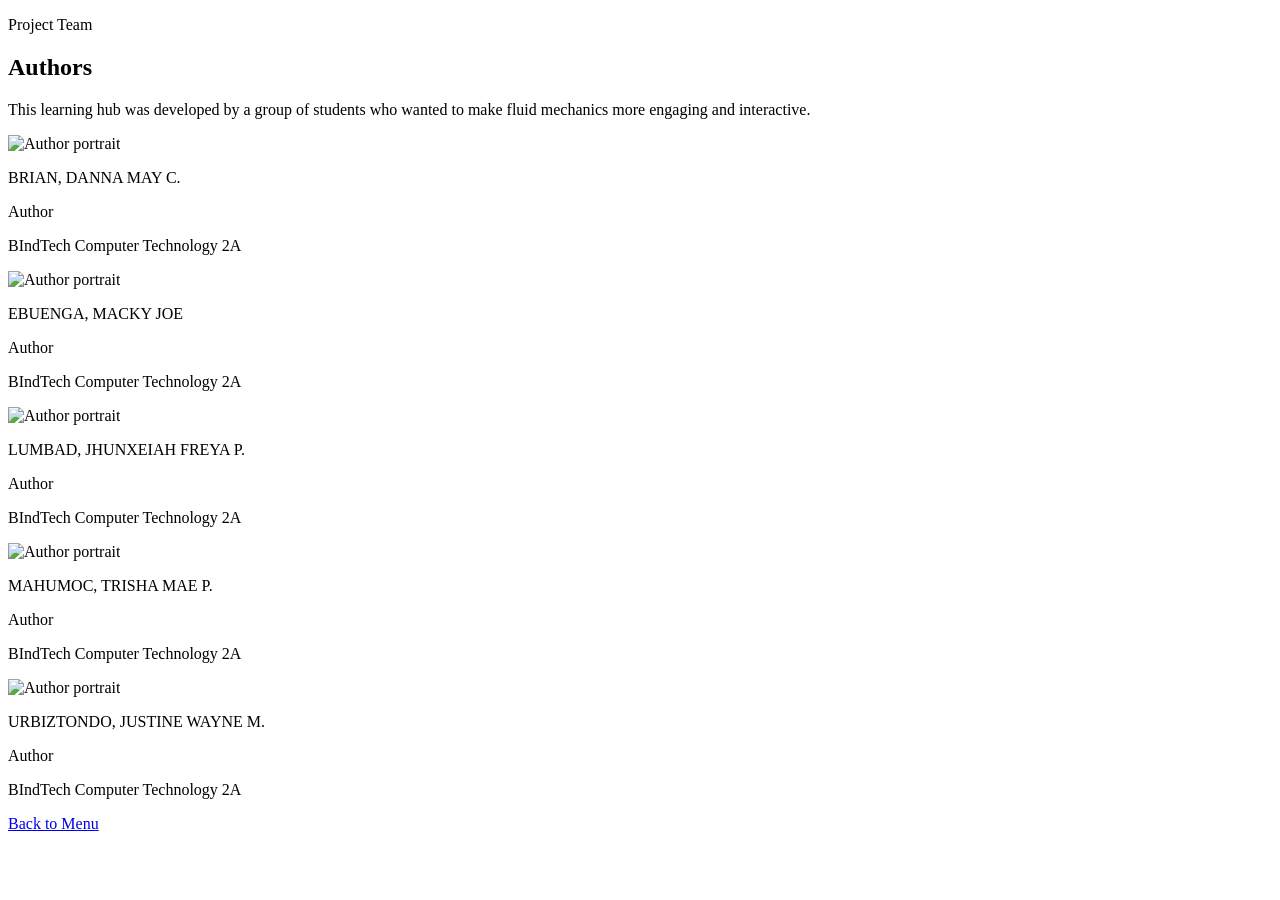
==== authors.html @ 9ff9608d "Add files via upload" ====
<!DOCTYPE html>
<html>
<head>
  <meta charset="UTF-8" />
  <meta name="viewport" content="width=device-width, initial-scale=1.0" />
  <title>Authors - Fluid Mechanics Learning Hub</title>
  <link rel="stylesheet" href="style.css" />
</head>
<body>
  <div class="main authors-page">
    <section class="card authors-panel">
      <p class="eyebrow">Project Team</p>
      <h1>Authors</h1>
      <p class="authors-intro">This learning hub was developed by a group of students who wanted to make fluid mechanics more engaging and interactive.</p>
      <div class="authors-grid" aria-label="Authors">
        <article class="author-card">
          <img src="images/BRIAN.jpg" alt="Author portrait" class="author-photo" />
          <div class="author-info">
            <p class="author-name">BRIAN, DANNA MAY C.</p>
            <p class="author-role">Author</p>
            <p class="author-program">BIndTech Computer Technology 2A</p>
          </div>
        </article>
        <article class="author-card">
          <img src="images/EBUENGA.jpg" alt="Author portrait" class="author-photo" />
          <div class="author-info">
            <p class="author-name">EBUENGA, MACKY JOE</p>
            <p class="author-role">Author</p>
            <p class="author-program">BIndTech Computer Technology 2A</p>
          </div>
        </article>
        <article class="author-card">
          <img src="images/LUMBAD.jpg" alt="Author portrait" class="author-photo" />
          <div class="author-info">
            <p class="author-name">LUMBAD, JHUNXEIAH FREYA P.</p>
            <p class="author-role">Author</p>
            <p class="author-program">BIndTech Computer Technology 2A</p>
          </div>
        </article>
        <article class="author-card">
          <img src="images/MAHUMOC.jpg" alt="Author portrait" class="author-photo" />
          <div class="author-info">
            <p class="author-name">MAHUMOC, TRISHA MAE P.</p>
            <p class="author-role">Author</p>
            <p class="author-program">BIndTech Computer Technology 2A</p>
          </div>
        </article>
        <article class="author-card">
          <img src="images/URBIZTONDO.png" alt="Author portrait" class="author-photo" />
          <div class="author-info">
            <p class="author-name">URBIZTONDO, JUSTINE WAYNE M.</p>
            <p class="author-role">Author</p>
            <p class="author-program">BIndTech Computer Technology 2A</p>
          </div>
        </article>
      </div>
      <a href="menupage.html" class="sim-primary-btn sim-open-btn authors-back-btn">Back to Menu</a>
    </section>
  </div>
<script>
(function() {
    try {
        const nav = performance.getEntriesByType('navigation')[0] || {};
        const reloaded = nav.type === 'reload' || window.performance?.navigation?.type === 1;
        const file = window.location.pathname.substring(window.location.pathname.lastIndexOf('/') + 1).toLowerCase();
        if (reloaded && file && file !== 'index.html') {
            window.location.replace('index.html');
        }
    } catch (e) {
        console.warn('Redirect on reload failed', e);
    }
})();
</script>
</body>
</html>
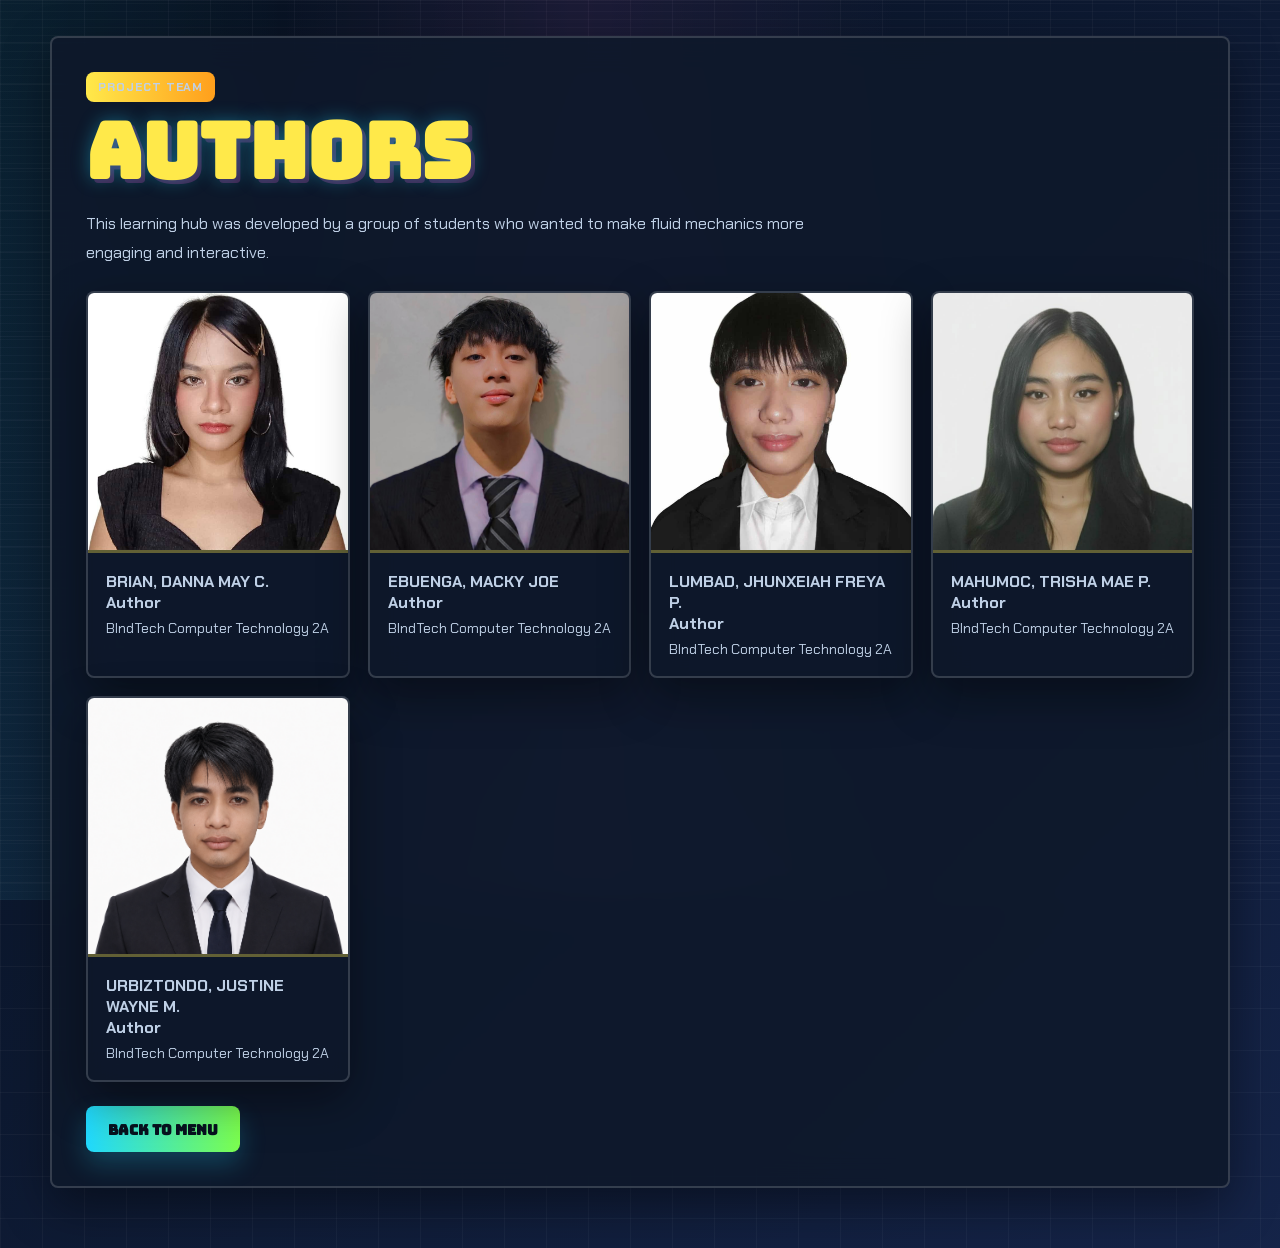
==== commit 14f218c2: "Update authors.html" ====
--- a/authors.html
+++ b/authors.html
@@ -14,7 +14,7 @@
       <p class="authors-intro">This learning hub was developed by a group of students who wanted to make fluid mechanics more engaging and interactive.</p>
       <div class="authors-grid" aria-label="Authors">
         <article class="author-card">
-          <img src="images/BRIAN.jpg" alt="Author portrait" class="author-photo" />
+          <img src="BRIAN.jpg" alt="Author portrait" class="author-photo" />
           <div class="author-info">
             <p class="author-name">BRIAN, DANNA MAY C.</p>
             <p class="author-role">Author</p>
@@ -22,7 +22,7 @@
           </div>
         </article>
         <article class="author-card">
-          <img src="images/EBUENGA.jpg" alt="Author portrait" class="author-photo" />
+          <img src="EBUENGA.jpg" alt="Author portrait" class="author-photo" />
           <div class="author-info">
             <p class="author-name">EBUENGA, MACKY JOE</p>
             <p class="author-role">Author</p>
@@ -30,7 +30,7 @@
           </div>
         </article>
         <article class="author-card">
-          <img src="images/LUMBAD.jpg" alt="Author portrait" class="author-photo" />
+          <img src="LUMBAD.jpg" alt="Author portrait" class="author-photo" />
           <div class="author-info">
             <p class="author-name">LUMBAD, JHUNXEIAH FREYA P.</p>
             <p class="author-role">Author</p>
@@ -38,7 +38,7 @@
           </div>
         </article>
         <article class="author-card">
-          <img src="images/MAHUMOC.jpg" alt="Author portrait" class="author-photo" />
+          <img src="MAHUMOC.jpg" alt="Author portrait" class="author-photo" />
           <div class="author-info">
             <p class="author-name">MAHUMOC, TRISHA MAE P.</p>
             <p class="author-role">Author</p>
@@ -46,7 +46,7 @@
           </div>
         </article>
         <article class="author-card">
-          <img src="images/URBIZTONDO.png" alt="Author portrait" class="author-photo" />
+          <img src="URBIZTONDO.png" alt="Author portrait" class="author-photo" />
           <div class="author-info">
             <p class="author-name">URBIZTONDO, JUSTINE WAYNE M.</p>
             <p class="author-role">Author</p>
--- a/style.css
+++ b/style.css
@@ -0,0 +1,1323 @@
+/*==================================================
+  VIVID ARCADE GAME UI
+==================================================*/
+
+@import url('https://fonts.googleapis.com/css2?family=Bungee&family=Chakra+Petch:wght@400;500;600;700&family=Press+Start+2P&display=swap');
+
+:root {
+  --bg: #07111f;
+  --bg-deep: #050912;
+  --panel: rgba(14, 24, 43, 0.88);
+  --panel-strong: rgba(20, 31, 54, 0.96);
+  --line: rgba(255, 255, 255, 0.16);
+  --text: #f8fbff;
+  --muted: #bfd0e6;
+  --cyan: #20d9ff;
+  --lime: #7cff4f;
+  --pink: #ff4fd8;
+  --orange: #ff9f1c;
+  --yellow: #ffe94a;
+  --red: #ff496f;
+  --blue: #498cff;
+  --accent: var(--cyan);
+  --accent-2: var(--lime);
+  --accent-3: var(--yellow);
+  --danger: var(--red);
+  --stroke: var(--line);
+  --stroke-strong: rgba(32, 217, 255, 0.45);
+  --shadow: 0 18px 48px rgba(0, 0, 0, 0.42);
+  --radius: 8px;
+}
+
+* {
+  box-sizing: border-box;
+  margin: 0;
+  padding: 0;
+}
+
+html {
+  scroll-behavior: smooth;
+}
+
+body {
+  min-height: 100vh;
+  overflow-x: hidden;
+  color: var(--text);
+  font-family: 'Chakra Petch', system-ui, -apple-system, BlinkMacSystemFont, sans-serif;
+  background:
+    linear-gradient(rgba(255, 255, 255, 0.035) 1px, transparent 1px),
+    linear-gradient(90deg, rgba(255, 255, 255, 0.035) 1px, transparent 1px),
+    linear-gradient(135deg, #07111f 0%, #152449 32%, #31174d 64%, #07111f 100%);
+  background-size: 42px 42px, 42px 42px, 320% 320%;
+  animation: bgMove 16s ease infinite;
+}
+
+body::before {
+  content: "";
+  position: fixed;
+  inset: 0;
+  pointer-events: none;
+  background:
+    linear-gradient(90deg, rgba(32, 217, 255, 0.12), transparent 22%, rgba(255, 79, 216, 0.12), transparent 70%),
+    repeating-linear-gradient(0deg, rgba(255, 255, 255, 0.045) 0 1px, transparent 1px 8px);
+  mix-blend-mode: screen;
+  opacity: 0.6;
+  z-index: -1;
+}
+
+@keyframes bgMove {
+  0% { background-position: 0 0, 0 0, 0% 50%; }
+  50% { background-position: 0 0, 0 0, 100% 50%; }
+  100% { background-position: 0 0, 0 0, 0% 50%; }
+}
+
+h1,
+h2,
+h3,
+h4,
+h5 {
+  color: var(--text);
+  font-family: 'Bungee', 'Chakra Petch', sans-serif;
+  letter-spacing: 0;
+  line-height: 1.05;
+}
+
+p,
+li {
+  color: var(--muted);
+}
+
+a {
+  color: inherit;
+}
+
+/*==================================================
+  LAYOUT
+==================================================*/
+
+.main,
+.container {
+  width: min(1180px, calc(100% - 32px));
+  margin: 0 auto;
+  padding: 36px 0;
+}
+
+.main {
+  min-height: 100vh;
+}
+
+.index-home,
+.authors-page {
+  display: flex;
+  flex-direction: column;
+  justify-content: center;
+  gap: 24px;
+}
+
+.card,
+.simulation,
+.stat,
+.summary-card,
+.author-card,
+.menu-card,
+.signup-card,
+.modal-content {
+  background: var(--panel);
+  border: 2px solid var(--line);
+  border-radius: var(--radius);
+  box-shadow: var(--shadow);
+  backdrop-filter: blur(16px);
+}
+
+.card {
+  padding: 28px;
+  margin-bottom: 24px;
+}
+
+.card h1,
+.card h2,
+.card h3,
+.card h4,
+.signup-card h2,
+#res-name,
+#modal-title {
+  color: var(--yellow) !important;
+}
+
+.card p,
+.signup-card p,
+#res-percent {
+  color: var(--muted) !important;
+}
+
+.card:hover,
+.menu-card:hover,
+.author-card:hover,
+.summary-card:hover {
+  border-color: rgba(32, 217, 255, 0.58);
+  transform: translateY(-4px);
+  box-shadow: 0 22px 54px rgba(32, 217, 255, 0.15), var(--shadow);
+}
+
+.eyebrow,
+.menu-card-tag,
+.badge {
+  display: inline-flex;
+  align-items: center;
+  width: fit-content;
+  min-height: 30px;
+  padding: 6px 12px;
+  border-radius: var(--radius);
+  color: #07111f;
+  background: linear-gradient(90deg, var(--yellow), var(--orange));
+  font-size: 0.74rem;
+  font-weight: 800;
+  letter-spacing: 0.08em;
+  text-transform: uppercase;
+}
+
+/*==================================================
+  NAV AND BUTTONS
+==================================================*/
+
+nav,
+.sidebar {
+  background: rgba(7, 17, 31, 0.86);
+  border-right: 2px solid rgba(32, 217, 255, 0.18);
+  backdrop-filter: blur(16px);
+}
+
+nav {
+  position: sticky;
+  top: 0;
+  z-index: 20;
+  display: flex;
+  align-items: center;
+  justify-content: space-between;
+  padding: 14px 32px;
+  border-right: 0;
+  border-bottom: 2px solid rgba(32, 217, 255, 0.18);
+}
+
+nav a,
+.sidebar a {
+  display: block;
+  color: var(--text);
+  text-decoration: none;
+  font-weight: 700;
+  border-radius: var(--radius);
+  transition: transform 0.2s ease, background 0.2s ease, color 0.2s ease;
+}
+
+nav a {
+  padding: 10px 16px;
+}
+
+nav a:hover,
+.sidebar a:hover {
+  color: #07111f;
+  background: linear-gradient(90deg, var(--lime), var(--cyan));
+  transform: translateY(-2px);
+}
+
+button,
+.btn,
+.btn-primary,
+.btn-secondary,
+.btn-success,
+.btn-warning,
+.btn-purple,
+.btn-danger,
+.btn-reset,
+.sim-primary-btn,
+.sim-open-btn {
+  display: inline-flex;
+  align-items: center;
+  justify-content: center;
+  min-height: 46px;
+  border: 0;
+  border-radius: var(--radius);
+  padding: 12px 22px;
+  color: #07111f;
+  font: 800 0.9rem 'Bungee', 'Chakra Petch', sans-serif;
+  text-decoration: none;
+  cursor: pointer;
+  background: linear-gradient(90deg, var(--cyan), var(--lime));
+  box-shadow: 0 12px 26px rgba(32, 217, 255, 0.22);
+  transition: transform 0.18s ease, filter 0.18s ease, box-shadow 0.18s ease;
+}
+
+button:hover,
+.btn:hover,
+.btn-primary:hover,
+.btn-secondary:hover,
+.btn-success:hover,
+.btn-warning:hover,
+.btn-purple:hover,
+.btn-danger:hover,
+.btn-reset:hover,
+.sim-primary-btn:hover,
+.sim-open-btn:hover {
+  transform: translateY(-2px);
+  filter: saturate(1.18);
+  box-shadow: 0 16px 34px rgba(255, 79, 216, 0.2);
+}
+
+.btn-primary { background: linear-gradient(90deg, var(--cyan), var(--lime)) !important; color: #07111f !important; }
+.btn-success { background: linear-gradient(90deg, var(--lime), #27f5a6) !important; color: #07111f !important; }
+.btn-warning { background: linear-gradient(90deg, var(--yellow), var(--orange)) !important; color: #07111f !important; }
+.btn-purple { background: linear-gradient(90deg, var(--pink), var(--blue)) !important; color: white !important; }
+.btn-danger,
+.btn-reset { background: linear-gradient(90deg, var(--red), var(--orange)) !important; color: white !important; }
+
+.btn-secondary {
+  color: white !important;
+  background: linear-gradient(90deg, var(--pink), var(--blue)) !important;
+  border: 2px solid rgba(255, 255, 255, 0.18);
+  box-shadow: 0 12px 26px rgba(255, 79, 216, 0.2);
+}
+
+.back-button {
+  position: fixed;
+  top: 16px;
+  left: 16px;
+  z-index: 50;
+}
+
+/*==================================================
+  OPENING PAGE
+==================================================*/
+
+.launch-page {
+  min-height: 100vh;
+  display: flex;
+  align-items: center;
+  justify-content: center;
+  padding: 28px;
+}
+
+.launch-card {
+  width: min(1080px, 100%);
+  overflow: hidden;
+  background: var(--panel-strong);
+  border: 2px solid rgba(32, 217, 255, 0.24);
+  border-radius: var(--radius);
+  box-shadow: var(--shadow);
+}
+
+.hero-panel {
+  display: grid;
+  grid-template-columns: 1.08fr 0.92fr;
+  gap: 34px;
+  align-items: center;
+  padding: 48px 52px 30px;
+}
+
+.hero-left {
+  text-align: left;
+}
+
+.hero-panel h1,
+.index-hero h1,
+.authors-panel h1 {
+  margin: 10px 0 16px;
+  font-size: clamp(2.6rem, 6vw, 5rem);
+  text-shadow: 0 0 18px rgba(32, 217, 255, 0.35), 4px 4px 0 rgba(255, 79, 216, 0.22);
+}
+
+.hero-panel p,
+.authors-intro {
+  max-width: 720px;
+  margin-bottom: 24px;
+  font-size: 1.02rem;
+  line-height: 1.8;
+}
+
+.hero-actions {
+  display: flex;
+  flex-wrap: wrap;
+  gap: 12px;
+}
+
+.hero-actions a {
+  min-width: 188px;
+}
+
+.hero-image img {
+  width: 100%;
+  max-width: 360px;
+  height: auto;
+  object-fit: contain;
+  border: 3px solid rgba(255, 233, 74, 0.36);
+  border-radius: var(--radius);
+  box-shadow: 14px 14px 0 rgba(255, 79, 216, 0.28), -14px -14px 0 rgba(32, 217, 255, 0.18);
+}
+
+.summary-panel {
+  display: grid;
+  grid-template-columns: repeat(2, minmax(0, 1fr));
+  gap: 18px;
+  padding: 0 52px 42px;
+}
+
+.summary-card {
+  min-height: 150px;
+  padding: 22px;
+}
+
+.summary-card h3 {
+  margin-bottom: 12px;
+  color: var(--yellow);
+}
+
+/*==================================================
+  MENU AND AUTHORS
+==================================================*/
+
+.index-hero,
+.authors-panel {
+  position: relative;
+  padding: 34px;
+}
+
+.index-hero {
+  background: var(--panel-strong);
+  border: 2px solid rgba(255, 233, 74, 0.28);
+  border-radius: var(--radius);
+  box-shadow: var(--shadow);
+}
+
+.hero-status {
+  display: grid;
+  gap: 4px;
+  margin-top: 16px;
+  padding: 16px;
+  border-left: 5px solid var(--lime);
+  background: rgba(124, 255, 79, 0.09);
+  border-radius: var(--radius);
+}
+
+.hero-status-title {
+  color: var(--lime);
+  font-weight: 800;
+  text-transform: uppercase;
+}
+
+.menu-grid,
+.authors-grid,
+.stats {
+  display: grid;
+  grid-template-columns: repeat(auto-fit, minmax(230px, 1fr));
+  gap: 18px;
+}
+
+.menu-card {
+  min-height: 250px;
+  padding: 24px;
+  cursor: pointer;
+  transition: transform 0.2s ease, box-shadow 0.2s ease, border-color 0.2s ease;
+}
+
+.menu-card:nth-child(1) { border-color: rgba(32, 217, 255, 0.5); }
+.menu-card:nth-child(2) { border-color: rgba(255, 233, 74, 0.5); }
+.menu-card:nth-child(3) { border-color: rgba(255, 79, 216, 0.5); }
+.menu-card:nth-child(4) { border-color: rgba(124, 255, 79, 0.5); }
+
+.menu-card-icon {
+  display: grid;
+  place-items: center;
+  width: 58px;
+  height: 58px;
+  margin-bottom: 16px;
+  border-radius: var(--radius);
+  color: #07111f;
+  background: linear-gradient(135deg, var(--cyan), var(--yellow), var(--pink));
+  font-size: 1.75rem;
+  overflow: hidden;
+}
+
+.menu-card h3 {
+  margin: 16px 0 10px;
+  color: var(--text);
+}
+
+.menu-card p {
+  line-height: 1.65;
+}
+
+.authors-panel {
+  width: 100%;
+}
+
+.author-card {
+  overflow: hidden;
+  padding: 0;
+}
+
+.author-photo {
+  display: block;
+  width: 100%;
+  aspect-ratio: 1 / 1;
+  object-fit: cover;
+  border-bottom: 3px solid rgba(255, 233, 74, 0.35);
+}
+
+.author-info {
+  padding: 18px;
+}
+
+.author-name {
+  color: var(--text);
+  font-weight: 800;
+}
+
+.author-role {
+  color: var(--cyan);
+  font-weight: 700;
+}
+
+.author-program {
+  margin-top: 6px;
+  font-size: 0.88rem;
+}
+
+.authors-back-btn {
+  margin-top: 24px;
+}
+
+/*==================================================
+  FORMS, TABLES, QUIZ
+==================================================*/
+
+input,
+select,
+textarea {
+  width: 100%;
+  margin: 8px 0 18px;
+  padding: 13px 14px;
+  border: 2px solid rgba(255, 255, 255, 0.14);
+  border-radius: var(--radius);
+  outline: none;
+  color: var(--text);
+  background: rgba(255, 255, 255, 0.09);
+  font-size: 0.96rem;
+}
+
+select {
+  color: var(--text);
+  background-color: rgba(31, 43, 70, 0.96);
+}
+
+select option {
+  color: #07111f;
+  background: #f8fbff;
+}
+
+select option:checked {
+  color: #07111f;
+  background: linear-gradient(90deg, var(--cyan), var(--lime));
+}
+
+input:focus,
+select:focus,
+textarea:focus {
+  border-color: var(--cyan);
+  box-shadow: 0 0 0 4px rgba(32, 217, 255, 0.15);
+}
+
+input::placeholder,
+textarea::placeholder {
+  color: rgba(248, 251, 255, 0.58);
+}
+
+label {
+  color: var(--text);
+  font-weight: 700;
+}
+
+table {
+  width: 100%;
+  overflow: hidden;
+  border-collapse: collapse;
+  border-radius: var(--radius);
+}
+
+th {
+  padding: 14px;
+  color: #07111f;
+  background: linear-gradient(90deg, var(--yellow), var(--lime));
+  text-align: left;
+}
+
+td {
+  padding: 14px;
+  border-bottom: 1px solid rgba(255, 255, 255, 0.1);
+  background: rgba(255, 255, 255, 0.06);
+}
+
+.option,
+#choices button {
+  width: 100%;
+  justify-content: flex-start;
+  margin: 8px 0;
+  color: var(--text);
+  background: rgba(255, 255, 255, 0.09);
+  border: 2px solid rgba(255, 255, 255, 0.12);
+}
+
+.option:hover,
+#choices button:hover {
+  color: #07111f;
+  background: linear-gradient(90deg, var(--cyan), var(--yellow));
+}
+
+.correct {
+  background: var(--lime) !important;
+  color: #07111f !important;
+  animation: pop 0.35s ease;
+}
+
+.wrong {
+  background: var(--red) !important;
+  color: white !important;
+  animation: shake 0.4s ease;
+}
+
+@keyframes pop {
+  50% { transform: scale(1.04); }
+}
+
+@keyframes shake {
+  0%, 100% { transform: translateX(0); }
+  25% { transform: translateX(-7px); }
+  50% { transform: translateX(7px); }
+  75% { transform: translateX(-7px); }
+}
+
+/*==================================================
+  SUPPORTING COMPONENTS
+==================================================*/
+
+.progress {
+  width: 100%;
+  height: 18px;
+  overflow: hidden;
+  border-radius: var(--radius);
+  background: rgba(255, 255, 255, 0.14);
+}
+
+.progress-bar {
+  width: 70%;
+  height: 100%;
+  background: linear-gradient(90deg, var(--lime), var(--cyan), var(--pink));
+  animation: fill 1.5s ease;
+}
+
+@keyframes fill {
+  from { width: 0; }
+}
+
+.stat {
+  padding: 28px;
+  text-align: center;
+}
+
+.stat h1 {
+  font-size: clamp(2.1rem, 5vw, 3.4rem);
+  color: var(--yellow);
+}
+
+.level {
+  padding: 20px;
+  border-radius: var(--radius);
+  background: linear-gradient(135deg, var(--pink), var(--blue), var(--cyan));
+  box-shadow: var(--shadow);
+}
+
+.sidebar {
+  position: fixed;
+  top: 0;
+  left: 0;
+  width: 260px;
+  min-height: 100vh;
+  padding: 24px;
+}
+
+.sidebar h2 {
+  margin-bottom: 12px;
+}
+
+.topic-desc {
+  margin-bottom: 20px;
+  font-size: 0.9rem;
+  line-height: 1.55;
+}
+
+.sidebar a {
+  margin: 8px 0;
+  padding: 12px;
+}
+
+.sidebar + .main,
+#quiz-main,
+#admin-panel,
+#results-page {
+  margin-left: min(300px, 26vw);
+  width: min(980px, calc(100% - 340px));
+}
+
+.modal {
+  position: fixed;
+  inset: 0;
+  z-index: 1000;
+  display: none;
+  align-items: center;
+  justify-content: center;
+  padding: 20px;
+  background: rgba(0, 0, 0, 0.64);
+}
+
+.modal-content {
+  width: min(760px, 100%);
+  max-height: 86vh;
+  overflow: auto;
+  padding: 28px;
+}
+
+footer {
+  padding: 24px;
+  color: var(--muted);
+  text-align: center;
+}
+
+::-webkit-scrollbar {
+  width: 10px;
+}
+
+::-webkit-scrollbar-thumb {
+  background: linear-gradient(var(--cyan), var(--pink));
+  border-radius: var(--radius);
+}
+
+::-webkit-scrollbar-track {
+  background: var(--bg-deep);
+}
+
+.float {
+  animation: float 3s ease-in-out infinite;
+}
+
+@keyframes float {
+  0%, 100% { transform: translateY(0); }
+  50% { transform: translateY(-10px); }
+}
+
+.fade {
+  animation: fadeUp 0.65s ease;
+}
+
+@keyframes fadeUp {
+  from {
+    opacity: 0;
+    transform: translateY(28px);
+  }
+  to {
+    opacity: 1;
+    transform: translateY(0);
+  }
+}
+
+/*==================================================
+  SIMULATION LAB
+==================================================*/
+
+.simulation-page .main {
+  width: min(1240px, calc(100% - 32px));
+}
+
+.sim-intro-screen {
+  min-height: calc(100vh - 72px);
+  display: grid;
+  place-items: center;
+}
+
+.sim-intro-panel,
+.tutorial-header,
+.tutorial-card,
+.tutorial-step-card,
+.tutorial-flow-note,
+.lab-header,
+.scale-lab-container,
+.sim-section-container,
+.control-panel,
+.solution-analysis-card {
+  background: var(--panel);
+  border: 2px solid var(--line);
+  border-radius: var(--radius);
+  box-shadow: var(--shadow);
+  backdrop-filter: blur(16px);
+}
+
+.sim-intro-panel,
+.tutorial-header {
+  width: min(900px, 100%);
+  padding: clamp(28px, 5vw, 54px);
+  text-align: center;
+  border-color: rgba(255, 233, 74, 0.35);
+}
+
+.sim-kicker,
+.sim-section-label {
+  display: inline-flex;
+  width: fit-content;
+  margin-bottom: 12px;
+  padding: 7px 12px;
+  border-radius: var(--radius);
+  color: #07111f;
+  background: linear-gradient(90deg, var(--pink), var(--yellow));
+  font-size: 0.75rem;
+  font-weight: 900;
+  letter-spacing: 0.08em;
+  text-transform: uppercase;
+}
+
+.sim-intro-panel h1,
+.tutorial-header h1,
+.lab-header h1 {
+  margin-bottom: 16px;
+  font-size: clamp(2.2rem, 5vw, 4.6rem);
+  text-shadow: 0 0 18px rgba(32, 217, 255, 0.32), 4px 4px 0 rgba(255, 79, 216, 0.2);
+}
+
+.sim-lead,
+.lab-summary {
+  max-width: 820px;
+  margin: 0 auto 24px;
+  line-height: 1.75;
+}
+
+.tutorial-grid,
+.tutorial-steps.tutorial-split {
+  display: grid;
+  grid-template-columns: repeat(auto-fit, minmax(230px, 1fr));
+  gap: 18px;
+  margin-top: 20px;
+}
+
+.tutorial-card,
+.tutorial-step-card,
+.tutorial-flow-note,
+.scale-lab-container,
+.sim-section-container,
+.control-panel,
+.solution-analysis-card {
+  padding: 22px;
+  min-width: 0;
+}
+
+.scale-lab-container {
+  overflow: hidden;
+}
+
+.tutorial-card h3,
+.tutorial-step-card h2,
+.tutorial-flow-note h2,
+.sim-section-title,
+.solution-analysis-card h3 {
+  margin-bottom: 10px;
+  color: var(--yellow);
+}
+
+.formula-text {
+  color: var(--lime);
+  font: 800 1.7rem 'Bungee', 'Chakra Petch', sans-serif;
+}
+
+.tutorial-action {
+  display: flex;
+  align-items: center;
+}
+
+.lab-header {
+  display: flex;
+  align-items: center;
+  justify-content: space-between;
+  gap: 18px;
+  margin-bottom: 18px;
+  padding: 24px;
+}
+
+.sim-layout {
+  display: grid;
+  grid-template-columns: minmax(280px, 0.9fr) minmax(320px, 1fr) minmax(280px, 0.9fr);
+  gap: 18px;
+  align-items: start;
+}
+
+.sim-section-header {
+  margin-bottom: 16px;
+}
+
+.digital-scale {
+  display: grid;
+  place-items: center;
+  min-height: 300px;
+  width: 100%;
+  overflow: hidden;
+  grid-template-rows: 136px 142px;
+  align-content: center;
+}
+
+.scale-plate {
+  position: relative;
+  display: grid;
+  place-items: end center;
+  width: min(300px, calc(100% - 28px));
+  height: 120px;
+  margin: 0 auto;
+  border: 3px solid rgba(255, 233, 74, 0.45);
+  border-radius: var(--radius);
+  background: linear-gradient(180deg, rgba(255, 255, 255, 0.22), rgba(32, 217, 255, 0.12));
+  box-shadow: inset 0 -14px 22px rgba(0, 0, 0, 0.26), 0 16px 28px rgba(0, 0, 0, 0.32);
+}
+
+.scale-body {
+  width: min(320px, calc(100% - 28px));
+  padding: 14px;
+  margin: 0 auto;
+  border: 3px solid rgba(32, 217, 255, 0.32);
+  border-radius: var(--radius);
+  background: linear-gradient(180deg, #1b2944, #0b1426);
+}
+
+.digital-readout {
+  display: flex;
+  align-items: center;
+  justify-content: center;
+  width: 100%;
+  min-height: 84px;
+  padding: 12px 10px;
+  border: 2px solid rgba(124, 255, 79, 0.4);
+  border-radius: var(--radius);
+  color: var(--lime);
+  background: #07110c;
+  font: 800 clamp(0.78rem, 1.45vw, 1.45rem) 'Press Start 2P', 'Bungee', sans-serif;
+  text-align: center;
+  text-shadow: 0 0 14px rgba(124, 255, 79, 0.45);
+  white-space: nowrap;
+  overflow: hidden;
+  text-overflow: clip;
+}
+
+.digital-readout .unit {
+  flex: 0 0 auto;
+  margin-left: 5px;
+  font-size: 0.42em;
+  color: var(--cyan);
+}
+
+#placed-object {
+  position: absolute;
+  bottom: 14px;
+  left: 50%;
+  margin-left: -43px;
+  transform: translateX(-50%);
+  width: 86px;
+  height: 86px;
+  transform-style: preserve-3d;
+  transform-origin: center center;
+  display: none;
+  pointer-events: none;
+}
+
+#particle-container {
+  position: absolute;
+  inset: 0;
+  z-index: 7;
+  pointer-events: none;
+  overflow: hidden;
+}
+
+#tank {
+  position: relative;
+  width: min(390px, 100%);
+  height: 390px;
+  margin: 0 auto;
+  overflow: hidden;
+  border: 4px solid rgba(32, 217, 255, 0.48);
+  border-radius: var(--radius);
+  background: linear-gradient(180deg, rgba(255, 255, 255, 0.08), rgba(7, 17, 31, 0.72));
+  box-shadow: inset 0 0 34px rgba(32, 217, 255, 0.2), var(--shadow);
+}
+
+#water {
+  --liquid-surface: rgba(116, 219, 255, 0.52);
+  --liquid-mid: rgba(38, 151, 218, 0.84);
+  --liquid-deep: rgba(11, 84, 148, 0.94);
+  --liquid-glow: rgba(125, 226, 255, 0.42);
+  --liquid-wave: #7ee6ff;
+  position: absolute;
+  left: 0;
+  right: 0;
+  bottom: 0;
+  height: 68%;
+  background: linear-gradient(180deg, var(--liquid-surface), var(--liquid-mid), var(--liquid-deep));
+  box-shadow: inset 0 18px 26px var(--liquid-glow);
+}
+
+.waves-container,
+.waves {
+  position: absolute;
+  top: -28px;
+  left: 0;
+  width: 100%;
+  height: 54px;
+}
+
+.waves use {
+  fill: var(--liquid-wave);
+  opacity: 0.62;
+  animation: waveMove 6s linear infinite;
+}
+
+.waves use:nth-child(2) { animation-delay: -2s; opacity: 0.45; }
+.waves use:nth-child(3) { animation-delay: -3s; opacity: 0.32; }
+.waves use:nth-child(4) { animation-delay: -4s; opacity: 0.24; }
+
+@keyframes waveMove {
+  from { transform: translateX(-90px); }
+  to { transform: translateX(85px); }
+}
+
+#object {
+  position: absolute;
+  left: 50%;
+  bottom: 70%;
+  width: 68px;
+  height: 68px;
+  transform: translateX(-50%);
+  border: 0;
+  border-radius: var(--radius);
+  background: none;
+  box-shadow: none;
+  transform-style: preserve-3d;
+  transform-origin: center center;
+  transition: top 0.9s ease, transform 0.9s ease;
+  pointer-events: none;
+}
+
+.face,
+.cube-face {
+  position: absolute;
+  width: 86px;
+  height: 86px;
+  border: 2px solid rgba(255, 255, 255, 0.22);
+  background: linear-gradient(135deg, var(--orange), var(--yellow) 45%, var(--pink));
+  box-shadow: inset -12px -14px 20px rgba(0, 0, 0, 0.22);
+}
+
+.face.front,
+.cube-face.front { transform: translateZ(43px); }
+.face.back,
+.cube-face.back { transform: rotateY(180deg) translateZ(43px); }
+.face.right,
+.cube-face.right { transform: rotateY(90deg) translateZ(43px); }
+.face.left,
+.cube-face.left { transform: rotateY(-90deg) translateZ(43px); }
+.face.top,
+.cube-face.top { transform: rotateX(90deg) translateZ(43px); background: linear-gradient(135deg, var(--yellow), var(--lime)); }
+.face.bottom,
+.cube-face.bottom { transform: rotateX(-90deg) translateZ(43px); background: linear-gradient(135deg, #9a3412, var(--orange)); }
+
+.sphere-3d {
+  width: 92px;
+  height: 92px;
+  border-radius: 999px;
+  border: 3px solid rgba(255, 255, 255, 0.24);
+  background:
+    radial-gradient(circle at 28% 24%, rgba(255, 255, 255, 0.9) 0 9px, transparent 10px),
+    radial-gradient(circle at 35% 32%, var(--yellow), var(--orange) 42%, var(--pink) 74%);
+  box-shadow: inset -18px -20px 26px rgba(0, 0, 0, 0.28), 0 14px 24px rgba(0, 0, 0, 0.35);
+}
+
+.cylinder-3d {
+  position: relative;
+  width: 92px;
+  height: 112px;
+  transform-style: preserve-3d;
+}
+
+.cylinder-3d .side {
+  position: absolute;
+  inset: 14px 0;
+  border: 3px solid rgba(255, 255, 255, 0.22);
+  background: linear-gradient(90deg, var(--cyan), var(--blue) 48%, var(--pink));
+  box-shadow: inset -16px 0 22px rgba(0, 0, 0, 0.24);
+}
+
+.cylinder-3d .cap {
+  position: absolute;
+  left: 0;
+  width: 92px;
+  height: 30px;
+  border-radius: 50%;
+  border: 3px solid rgba(255, 255, 255, 0.25);
+  background: linear-gradient(135deg, var(--lime), var(--cyan));
+}
+
+.cylinder-3d .top-cap {
+  top: 0;
+}
+
+.cylinder-3d .bottom-cap {
+  bottom: 0;
+  background: linear-gradient(135deg, var(--blue), var(--pink));
+}
+
+.granite-3d,
+.coal-3d,
+.quartz-3d,
+.seashell-3d,
+.driftwood-3d,
+.pumice-3d {
+  width: 86px;
+  height: 74px;
+  border: 3px solid rgba(255, 255, 255, 0.2);
+  box-shadow: inset -12px -16px 22px rgba(0, 0, 0, 0.28), 0 12px 24px rgba(0, 0, 0, 0.34);
+}
+
+.granite-3d {
+  border-radius: 42% 58% 48% 52% / 55% 38% 62% 45%;
+  background:
+    radial-gradient(circle at 24% 28%, rgba(255, 255, 255, 0.3) 0 4px, transparent 5px),
+    radial-gradient(circle at 66% 58%, rgba(7, 17, 31, 0.32) 0 5px, transparent 6px),
+    linear-gradient(135deg, #9ca3af, #475569 48%, #1f2937);
+}
+
+.coal-3d {
+  border-radius: 35% 65% 44% 56% / 52% 42% 58% 48%;
+  background:
+    radial-gradient(circle at 28% 24%, rgba(255, 255, 255, 0.28) 0 5px, transparent 6px),
+    linear-gradient(135deg, #1f2937, #050912 54%, #111827);
+}
+
+.quartz-3d {
+  clip-path: polygon(50% 0, 82% 24%, 72% 100%, 28% 100%, 18% 24%);
+  background: linear-gradient(135deg, #f8fbff, #a7f3ff 42%, #8b5cf6);
+}
+
+.seashell-3d {
+  border-radius: 70% 30% 58% 42% / 70% 45% 55% 30%;
+  background:
+    repeating-radial-gradient(circle at 35% 65%, rgba(255, 255, 255, 0.35) 0 5px, transparent 6px 12px),
+    linear-gradient(135deg, #ffe4b5, #ff9f1c 55%, #ff4fd8);
+}
+
+.driftwood-3d {
+  width: 120px;
+  height: 46px;
+  border-radius: 40% 60% 46% 54% / 56% 42% 58% 44%;
+  background:
+    repeating-linear-gradient(14deg, rgba(255, 255, 255, 0.12) 0 4px, transparent 5px 13px),
+    linear-gradient(135deg, #b7791f, #7c3f12 52%, #3f2313);
+}
+
+.pumice-3d {
+  border-radius: 48% 52% 42% 58% / 52% 40% 60% 48%;
+  background:
+    radial-gradient(circle at 24% 26%, rgba(7, 17, 31, 0.32) 0 4px, transparent 5px),
+    radial-gradient(circle at 62% 42%, rgba(7, 17, 31, 0.24) 0 5px, transparent 6px),
+    radial-gradient(circle at 44% 70%, rgba(7, 17, 31, 0.26) 0 4px, transparent 5px),
+    linear-gradient(135deg, #d1d5db, #94a3b8 50%, #64748b);
+}
+
+.particle {
+  position: absolute;
+  width: 6px;
+  height: 6px;
+  border-radius: 999px;
+  background: var(--liquid-particle, var(--cyan));
+  opacity: 0.75;
+  pointer-events: none;
+}
+
+@keyframes particle-fly {
+  0% {
+    opacity: 0.95;
+    transform: translate(0, 0) scale(1);
+  }
+  100% {
+    opacity: 0;
+    transform: translate(var(--dx), var(--dy)) scale(0.25);
+  }
+}
+
+.control-grid {
+  display: grid;
+  grid-template-columns: repeat(auto-fit, minmax(210px, 1fr));
+  gap: 16px;
+}
+
+.shape-choice-buttons {
+  display: grid;
+  grid-template-columns: repeat(2, minmax(0, 1fr));
+  gap: 8px;
+  margin: 8px 0 12px;
+}
+
+.shape-choice-btn {
+  min-height: 40px;
+  padding: 9px 10px;
+  color: var(--text);
+  background: rgba(255, 255, 255, 0.08);
+  border: 2px solid rgba(255, 255, 255, 0.12);
+  box-shadow: none;
+}
+
+.shape-choice-btn.active {
+  color: #07111f;
+  background: linear-gradient(90deg, var(--yellow), var(--lime));
+}
+
+.info-box {
+  margin: 14px 0;
+  padding: 14px;
+  border-radius: var(--radius);
+  background: linear-gradient(90deg, rgba(255, 233, 74, 0.92), rgba(124, 255, 79, 0.9));
+}
+
+.info-box p {
+  color: #07111f !important;
+}
+
+.solution-analysis-card {
+  margin-top: 18px;
+  overflow-x: auto;
+}
+
+.quiz-modal,
+#quiz-modal {
+  position: fixed;
+  inset: 0;
+  z-index: 1000;
+  display: none;
+  overflow: auto;
+  padding: 24px;
+  background: rgba(0, 0, 0, 0.72);
+}
+
+.quiz-modal.active,
+#quiz-modal.active {
+  display: block;
+}
+
+#quiz-modal > div {
+  background: var(--panel-strong) !important;
+  border-color: rgba(32, 217, 255, 0.42) !important;
+  border-radius: var(--radius) !important;
+  box-shadow: var(--shadow) !important;
+}
+
+.quiz-option-btn {
+  padding: 12px !important;
+  color: var(--text) !important;
+  text-align: left !important;
+  background: rgba(255, 255, 255, 0.08) !important;
+  border: 2px solid rgba(255, 255, 255, 0.12) !important;
+  border-radius: var(--radius) !important;
+}
+
+.quiz-option-btn:hover {
+  color: #07111f !important;
+  background: linear-gradient(90deg, var(--cyan), var(--yellow)) !important;
+  transform: translateX(4px) !important;
+}
+
+.quiz-feedback-correct {
+  color: #07111f !important;
+  background: rgba(124, 255, 79, 0.92) !important;
+  border: 2px solid var(--lime) !important;
+}
+
+.quiz-feedback-incorrect {
+  color: white !important;
+  background: rgba(255, 73, 111, 0.92) !important;
+  border: 2px solid var(--red) !important;
+}
+
+@media (max-width: 980px) {
+  .hero-panel,
+  .summary-panel {
+    grid-template-columns: 1fr;
+  }
+
+  .hero-panel {
+    padding: 34px 28px 24px;
+  }
+
+  .summary-panel {
+    padding: 0 28px 28px;
+  }
+
+  .hero-left {
+    text-align: center;
+  }
+
+  .hero-actions {
+    justify-content: center;
+  }
+
+  .sidebar {
+    position: static;
+    width: min(100% - 32px, 980px);
+    min-height: auto;
+    margin: 16px auto 0;
+    border-right: 0;
+    border-bottom: 2px solid rgba(32, 217, 255, 0.18);
+  }
+
+  .sidebar + .main,
+  #quiz-main,
+  #admin-panel,
+  #results-page {
+    width: min(980px, calc(100% - 32px));
+    margin-left: auto;
+  }
+
+  .sim-layout {
+    grid-template-columns: 1fr;
+  }
+
+  .lab-header {
+    display: grid;
+  }
+}
+
+@media (max-width: 640px) {
+  .launch-page {
+    padding: 16px;
+  }
+
+  .hero-panel,
+  .index-hero,
+  .authors-panel,
+  .card {
+    padding: 22px;
+  }
+
+  .hero-actions a,
+  .sim-primary-btn,
+  .sim-open-btn {
+    width: 100%;
+  }
+
+  .menu-grid,
+  .authors-grid {
+    grid-template-columns: 1fr;
+  }
+
+  .back-button {
+    position: static;
+    margin: 16px 0 0 16px;
+  }
+}
